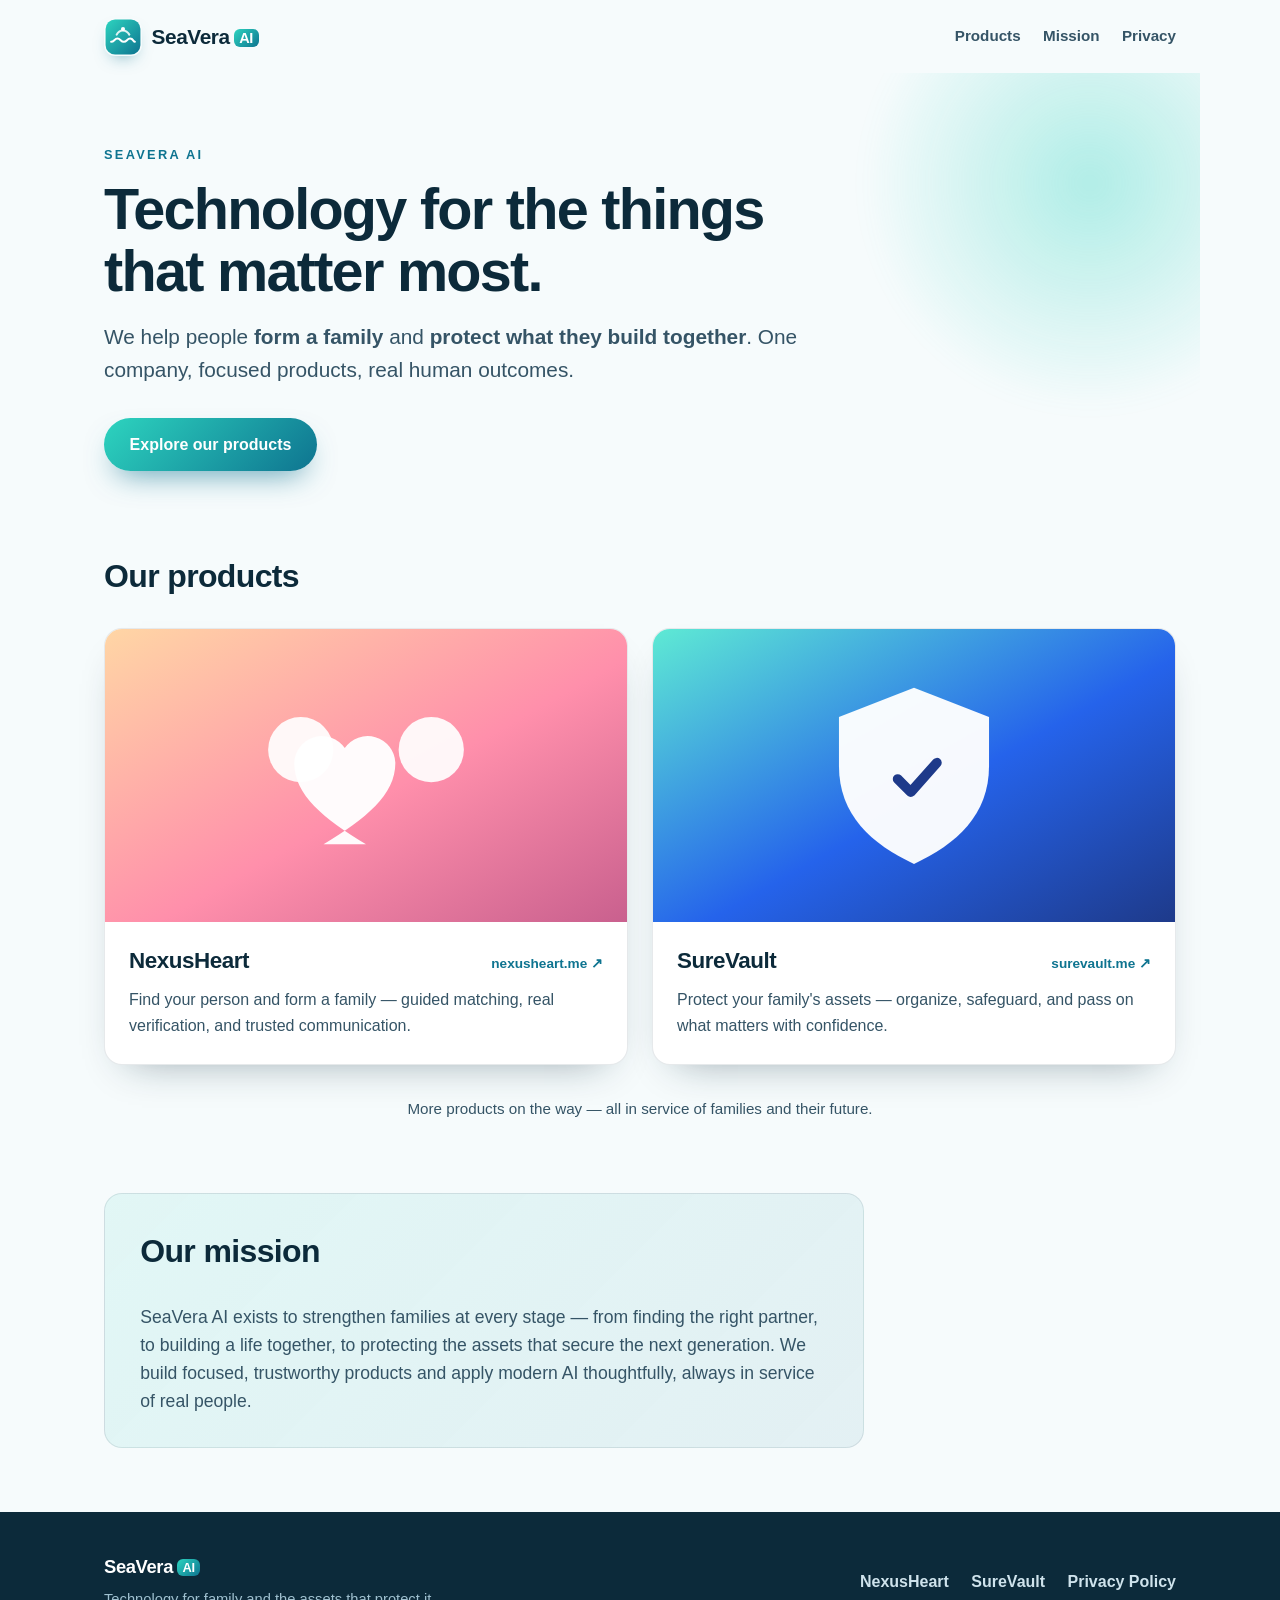
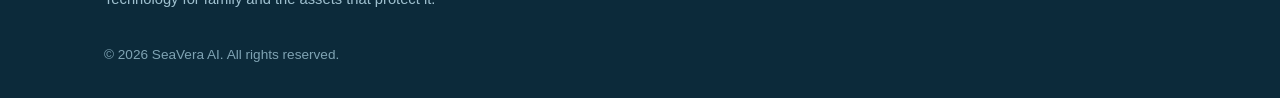
==== index.html @ 9073351d "Initial commit: SeaVera AI company site Static marketing site (HTML/CSS/inline SVG) for SeaVera AI, " ====
<!doctype html>
<html lang="en">
  <head>
    <meta charset="utf-8" />
    <meta name="viewport" content="width=device-width, initial-scale=1" />
    <title>SeaVera AI — Technology for family and the assets that protect it</title>
    <meta
      name="description"
      content="SeaVera AI builds technology for the things that matter most: helping people form a family (NexusHeart) and protecting family assets (SureVault)."
    />
    <meta property="og:title" content="SeaVera AI" />
    <meta
      property="og:description"
      content="Technology for family and the assets that protect it. Makers of NexusHeart and SureVault."
    />
    <meta property="og:type" content="website" />
    <meta name="theme-color" content="#0c2a3a" />
    <link rel="icon" href="/favicon.svg" type="image/svg+xml" />
    <link rel="stylesheet" href="/styles.css" />
  </head>
  <body>
    <header class="site-header">
      <a class="brand" href="/" aria-label="SeaVera AI home">
        <svg class="brand-mark" viewBox="0 0 48 48" aria-hidden="true">
          <defs>
            <linearGradient id="brandGrad" x1="0" y1="0" x2="1" y2="1">
              <stop offset="0" stop-color="#2dd4bf" />
              <stop offset="1" stop-color="#0e7490" />
            </linearGradient>
          </defs>
          <rect x="2" y="2" width="44" height="44" rx="12" fill="url(#brandGrad)" />
          <path
            d="M9 30c4 0 4-4 8-4s4 4 8 4 4-4 8-4 4 4 6 4"
            fill="none"
            stroke="#ffffff"
            stroke-width="2.6"
            stroke-linecap="round"
          />
          <path
            d="M16 21c3.5-7 12-7 16 0"
            fill="none"
            stroke="#ffffff"
            stroke-width="2.6"
            stroke-linecap="round"
            opacity="0.85"
          />
          <circle cx="24" cy="14" r="2.6" fill="#ffffff" />
        </svg>
        <span class="brand-name">SeaVera<span class="brand-ai">AI</span></span>
      </a>
      <nav class="site-nav">
        <a href="#products">Products</a>
        <a href="#mission">Mission</a>
        <a href="/privacy">Privacy</a>
      </nav>
    </header>

    <main>
      <section class="hero">
        <div class="hero-inner">
          <p class="eyebrow">SeaVera AI</p>
          <h1>Technology for the things that matter most.</h1>
          <p class="lede">
            We help people <strong>form a family</strong> and <strong>protect what they build together</strong>.
            One company, focused products, real human outcomes.
          </p>
          <a class="cta" href="#products">Explore our products</a>
        </div>
        <div class="hero-glow" aria-hidden="true"></div>
      </section>

      <section id="products" class="products">
        <h2 class="section-title">Our products</h2>
        <div class="product-grid">
          <a class="product-card" href="https://nexusheart.me" target="_blank" rel="noopener">
            <div class="product-art product-art--heart" aria-hidden="true">
              <svg viewBox="0 0 320 180" preserveAspectRatio="xMidYMid slice">
                <defs>
                  <linearGradient id="heartBg" x1="0" y1="0" x2="1" y2="1">
                    <stop offset="0" stop-color="#ffd6a5" />
                    <stop offset="0.55" stop-color="#ff8fab" />
                    <stop offset="1" stop-color="#c9608e" />
                  </linearGradient>
                </defs>
                <rect width="320" height="180" fill="url(#heartBg)" />
                <circle cx="120" cy="74" r="20" fill="#fff" opacity="0.92" />
                <circle cx="200" cy="74" r="20" fill="#fff" opacity="0.92" />
                <path
                  d="M160 132c-26-16-44-30-44-50a17 17 0 0131-9 17 17 0 0131 9c0 20-18 34-44 50z"
                  fill="#fff"
                  opacity="0.96"
                />
              </svg>
            </div>
            <div class="product-body">
              <div class="product-head">
                <h3>NexusHeart</h3>
                <span class="product-link">nexusheart.me ↗</span>
              </div>
              <p>Find your person and form a family — guided matching, real verification, and trusted communication.</p>
            </div>
          </a>

          <a class="product-card" href="https://surevault.me" target="_blank" rel="noopener">
            <div class="product-art product-art--vault" aria-hidden="true">
              <svg viewBox="0 0 320 180" preserveAspectRatio="xMidYMid slice">
                <defs>
                  <linearGradient id="vaultBg" x1="0" y1="0" x2="1" y2="1">
                    <stop offset="0" stop-color="#5eead4" />
                    <stop offset="0.55" stop-color="#2563eb" />
                    <stop offset="1" stop-color="#1e3a8a" />
                  </linearGradient>
                </defs>
                <rect width="320" height="180" fill="url(#vaultBg)" />
                <path d="M160 36l46 18v30c0 30-20 48-46 60-26-12-46-30-46-60V54z" fill="#fff" opacity="0.96" />
                <path
                  d="M150 92l8 8 16-18"
                  fill="none"
                  stroke="#1e3a8a"
                  stroke-width="6"
                  stroke-linecap="round"
                  stroke-linejoin="round"
                />
              </svg>
            </div>
            <div class="product-body">
              <div class="product-head">
                <h3>SureVault</h3>
                <span class="product-link">surevault.me ↗</span>
              </div>
              <p>Protect your family's assets — organize, safeguard, and pass on what matters with confidence.</p>
            </div>
          </a>
        </div>
        <p class="more-note">More products on the way — all in service of families and their future.</p>
      </section>

      <section id="mission" class="mission">
        <div class="mission-inner">
          <h2 class="section-title">Our mission</h2>
          <p>
            SeaVera AI exists to strengthen families at every stage — from finding the right partner, to building a life
            together, to protecting the assets that secure the next generation. We build focused, trustworthy products
            and apply modern AI thoughtfully, always in service of real people.
          </p>
        </div>
      </section>
    </main>

    <footer class="site-footer">
      <div class="footer-inner">
        <div class="footer-brand">
          <span class="brand-name brand-name--sm">SeaVera<span class="brand-ai">AI</span></span>
          <p class="muted">Technology for family and the assets that protect it.</p>
        </div>
        <nav class="footer-nav">
          <a href="https://nexusheart.me" target="_blank" rel="noopener">NexusHeart</a>
          <a href="https://surevault.me" target="_blank" rel="noopener">SureVault</a>
          <a href="/privacy">Privacy Policy</a>
        </nav>
      </div>
      <p class="copyright">© <span id="year">2026</span> SeaVera AI. All rights reserved.</p>
    </footer>

    <script>
      document.getElementById("year").textContent = String(new Date().getFullYear());
    </script>
  </body>
</html>
---- styles.css ----
:root {
  --ink: #0c2a3a;
  --ink-soft: #355466;
  --teal: #0e7490;
  --teal-bright: #2dd4bf;
  --bg: #f6fbfc;
  --card: #ffffff;
  --border: rgba(12, 42, 58, 0.1);
  --shadow: 0 18px 40px -24px rgba(12, 42, 58, 0.45);
  --radius: 18px;
  --max: 1120px;
}

* {
  box-sizing: border-box;
}

html {
  scroll-behavior: smooth;
}

body {
  margin: 0;
  font-family: -apple-system, BlinkMacSystemFont, "Segoe UI", Roboto, Helvetica, Arial, sans-serif;
  color: var(--ink);
  background: var(--bg);
  line-height: 1.6;
  -webkit-font-smoothing: antialiased;
}

a {
  color: inherit;
  text-decoration: none;
}

/* Header */
.site-header {
  display: flex;
  align-items: center;
  justify-content: space-between;
  gap: 1rem;
  max-width: var(--max);
  margin: 0 auto;
  padding: 1.1rem 1.5rem;
}

.brand {
  display: inline-flex;
  align-items: center;
  gap: 0.6rem;
}

.brand-mark {
  width: 38px;
  height: 38px;
  border-radius: 11px;
  box-shadow: 0 8px 18px -10px rgba(14, 116, 144, 0.8);
}

.brand-name {
  font-size: 1.3rem;
  font-weight: 800;
  letter-spacing: -0.02em;
  color: var(--ink);
}

.brand-name--sm {
  font-size: 1.15rem;
}

.brand-ai {
  margin-left: 0.25rem;
  padding: 0.05rem 0.35rem;
  border-radius: 6px;
  font-size: 0.7em;
  font-weight: 700;
  color: #fff;
  background: linear-gradient(135deg, var(--teal-bright), var(--teal));
  vertical-align: middle;
}

.site-nav {
  display: flex;
  gap: 1.4rem;
  font-weight: 600;
  font-size: 0.95rem;
}

.site-nav a {
  color: var(--ink-soft);
  transition: color 0.15s ease;
}

.site-nav a:hover {
  color: var(--teal);
}

/* Hero */
.hero {
  position: relative;
  max-width: var(--max);
  margin: 0 auto;
  padding: 4.5rem 1.5rem 3rem;
  overflow: hidden;
}

.hero-inner {
  position: relative;
  z-index: 1;
  max-width: 720px;
}

.eyebrow {
  text-transform: uppercase;
  letter-spacing: 0.18em;
  font-size: 0.8rem;
  font-weight: 700;
  color: var(--teal);
  margin: 0 0 0.75rem;
}

.hero h1 {
  font-size: clamp(2.2rem, 5vw, 3.6rem);
  line-height: 1.08;
  letter-spacing: -0.03em;
  margin: 0 0 1.1rem;
}

.lede {
  font-size: clamp(1.05rem, 2.2vw, 1.3rem);
  color: var(--ink-soft);
  margin: 0 0 2rem;
}

.cta {
  display: inline-block;
  padding: 0.85rem 1.6rem;
  border-radius: 999px;
  font-weight: 700;
  color: #fff;
  background: linear-gradient(135deg, var(--teal-bright), var(--teal));
  box-shadow: 0 14px 30px -12px rgba(14, 116, 144, 0.7);
  transition: transform 0.15s ease, box-shadow 0.15s ease;
}

.cta:hover {
  transform: translateY(-2px);
  box-shadow: 0 18px 36px -12px rgba(14, 116, 144, 0.8);
}

.hero-glow {
  position: absolute;
  top: -120px;
  right: -120px;
  width: 460px;
  height: 460px;
  background: radial-gradient(circle, rgba(45, 212, 191, 0.35), rgba(45, 212, 191, 0) 70%);
  filter: blur(10px);
  z-index: 0;
}

/* Sections */
.section-title {
  font-size: clamp(1.5rem, 3vw, 2rem);
  letter-spacing: -0.02em;
  margin: 0 0 1.6rem;
}

/* Products */
.products {
  max-width: var(--max);
  margin: 0 auto;
  padding: 2rem 1.5rem 1rem;
}

.product-grid {
  display: grid;
  grid-template-columns: repeat(2, 1fr);
  gap: 1.5rem;
}

.product-card {
  display: flex;
  flex-direction: column;
  background: var(--card);
  border: 1px solid var(--border);
  border-radius: var(--radius);
  overflow: hidden;
  box-shadow: var(--shadow);
  transition: transform 0.18s ease, box-shadow 0.18s ease;
}

.product-card:hover {
  transform: translateY(-4px);
  box-shadow: 0 28px 50px -26px rgba(12, 42, 58, 0.55);
}

.product-art {
  aspect-ratio: 16 / 9;
  width: 100%;
}

.product-art svg {
  display: block;
  width: 100%;
  height: 100%;
}

.product-body {
  padding: 1.3rem 1.5rem 1.6rem;
}

.product-head {
  display: flex;
  align-items: baseline;
  justify-content: space-between;
  gap: 0.75rem;
  margin-bottom: 0.5rem;
}

.product-head h3 {
  margin: 0;
  font-size: 1.4rem;
  letter-spacing: -0.02em;
}

.product-link {
  font-size: 0.85rem;
  font-weight: 700;
  color: var(--teal);
  white-space: nowrap;
}

.product-body p {
  margin: 0;
  color: var(--ink-soft);
}

.more-note {
  text-align: center;
  color: var(--ink-soft);
  margin: 2rem 0 0;
  font-size: 0.95rem;
}

/* Mission */
.mission {
  max-width: var(--max);
  margin: 0 auto;
  padding: 3.5rem 1.5rem 4rem;
}

.mission-inner {
  max-width: 760px;
  background: linear-gradient(135deg, rgba(45, 212, 191, 0.1), rgba(14, 116, 144, 0.08));
  border: 1px solid var(--border);
  border-radius: var(--radius);
  padding: 2rem 2.2rem;
}

.mission-inner p {
  margin: 0;
  font-size: 1.1rem;
  color: var(--ink-soft);
}

/* Footer */
.site-footer {
  background: var(--ink);
  color: #cfe3ec;
}

.footer-inner {
  display: flex;
  flex-wrap: wrap;
  align-items: center;
  justify-content: space-between;
  gap: 1.5rem;
  max-width: var(--max);
  margin: 0 auto;
  padding: 2.5rem 1.5rem 1.25rem;
}

.footer-brand .brand-name {
  color: #fff;
}

.footer-brand .muted {
  margin: 0.4rem 0 0;
  color: #9fc0cf;
  font-size: 0.92rem;
}

.footer-nav {
  display: flex;
  flex-wrap: wrap;
  gap: 1.4rem;
  font-weight: 600;
}

.footer-nav a {
  color: #cfe3ec;
  transition: color 0.15s ease;
}

.footer-nav a:hover {
  color: var(--teal-bright);
}

.copyright {
  max-width: var(--max);
  margin: 0 auto;
  padding: 0.75rem 1.5rem 2rem;
  font-size: 0.85rem;
  color: #7fa3b3;
}

/* Responsive */
@media (max-width: 720px) {
  .product-grid {
    grid-template-columns: 1fr;
  }
  .site-nav {
    gap: 1rem;
    font-size: 0.9rem;
  }
}

/* Privacy page */
.doc {
  max-width: 760px;
  margin: 0 auto;
  padding: 3rem 1.5rem 4rem;
}

.doc h1 {
  font-size: clamp(1.8rem, 4vw, 2.4rem);
  letter-spacing: -0.02em;
  margin: 0 0 0.5rem;
}

.doc .updated {
  color: var(--ink-soft);
  margin: 0 0 2rem;
}

.doc h2 {
  margin: 2rem 0 0.5rem;
  font-size: 1.25rem;
}

.doc p,
.doc li {
  color: var(--ink-soft);
}

.doc a {
  color: var(--teal);
  font-weight: 600;
}

.back-link {
  display: inline-block;
  margin-bottom: 1.5rem;
  color: var(--teal);
  font-weight: 700;
}
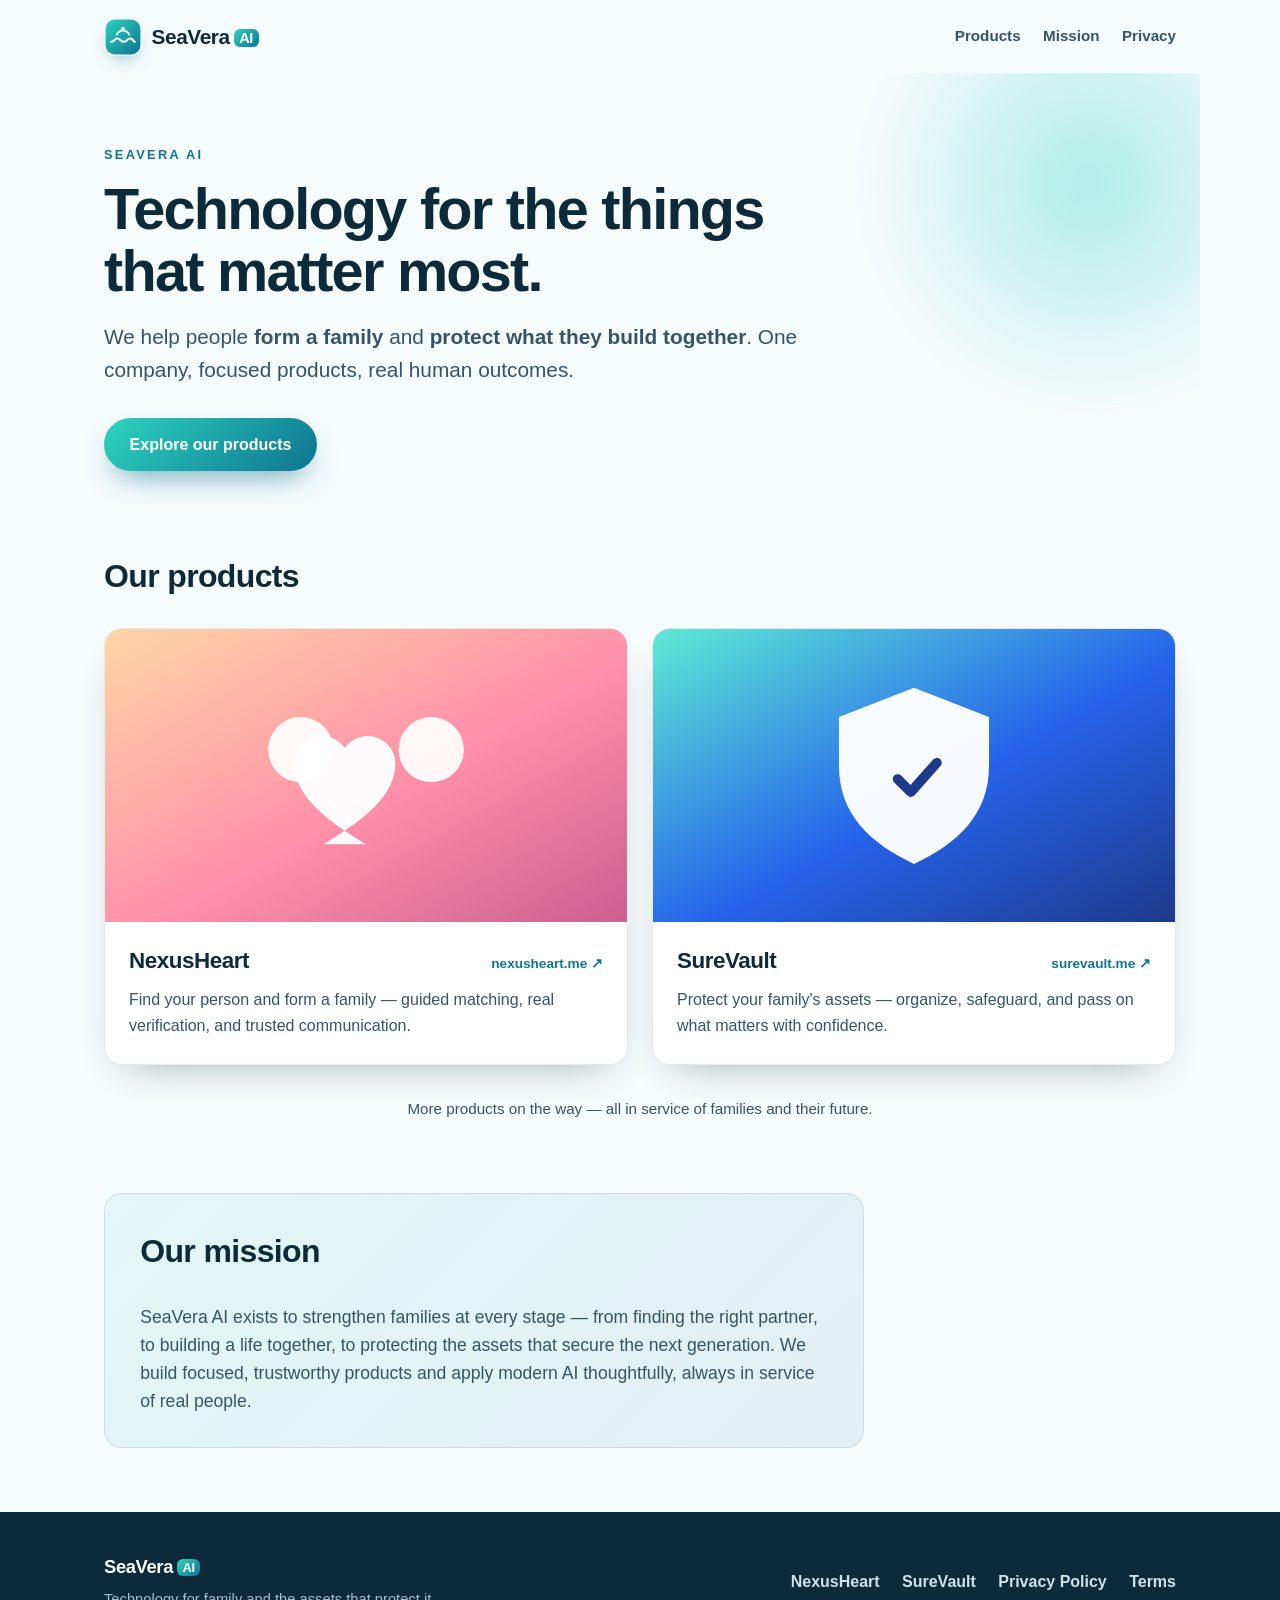
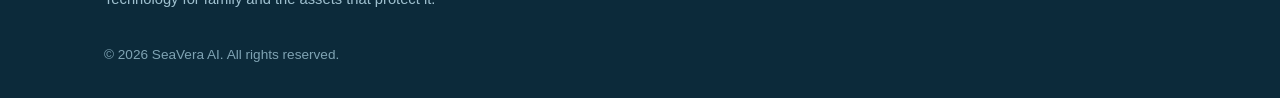
==== commit a4e8f9fb: "Add Terms of Service and User Data Deletion pages for Meta app review Also add transparent-backgroun" ====
--- a/index.html
+++ b/index.html
@@ -157,6 +157,7 @@
           <a href="https://nexusheart.me" target="_blank" rel="noopener">NexusHeart</a>
           <a href="https://surevault.me" target="_blank" rel="noopener">SureVault</a>
           <a href="/privacy">Privacy Policy</a>
+          <a href="/terms">Terms</a>
         </nav>
       </div>
       <p class="copyright">© <span id="year">2026</span> SeaVera AI. All rights reserved.</p>
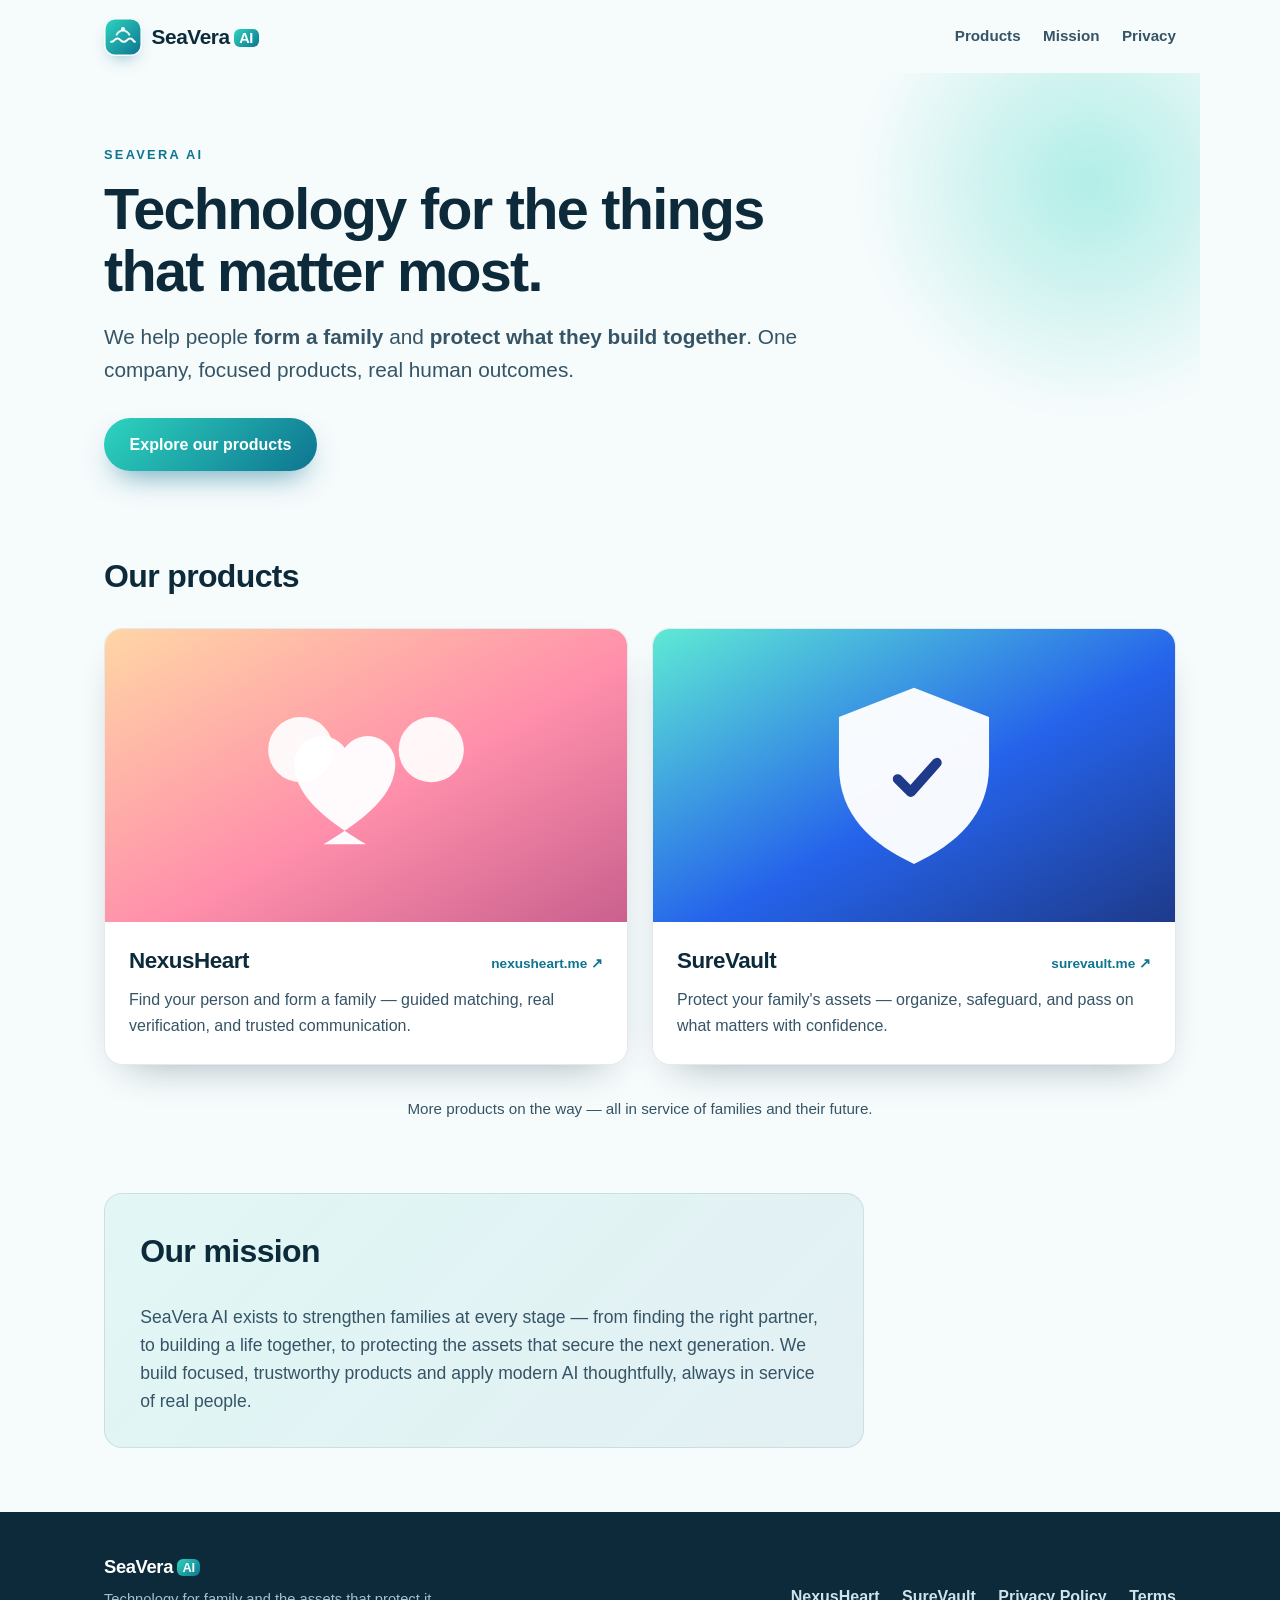
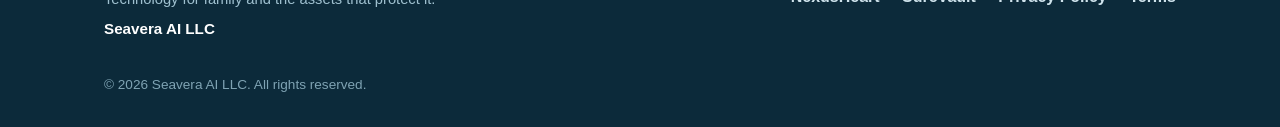
==== commit 95d3074d: "Show the legal name Seavera AI LLC in the site footer. Co-authored-by: Cursor <cursoragent@cursor.co" ====
--- a/index.html
+++ b/index.html
@@ -152,6 +152,7 @@
         <div class="footer-brand">
           <span class="brand-name brand-name--sm">SeaVera<span class="brand-ai">AI</span></span>
           <p class="muted">Technology for family and the assets that protect it.</p>
+          <p class="legal-name">Seavera AI LLC</p>
         </div>
         <nav class="footer-nav">
           <a href="https://nexusheart.me" target="_blank" rel="noopener">NexusHeart</a>
@@ -160,7 +161,7 @@
           <a href="/terms">Terms</a>
         </nav>
       </div>
-      <p class="copyright">© <span id="year">2026</span> SeaVera AI. All rights reserved.</p>
+      <p class="copyright">© <span id="year">2026</span> Seavera AI LLC. All rights reserved.</p>
     </footer>
 
     <script>
--- a/styles.css
+++ b/styles.css
@@ -291,6 +291,13 @@
   font-size: 0.92rem;
 }
 
+.legal-name {
+  margin: 0.35rem 0 0;
+  color: #fff;
+  font-size: 0.95rem;
+  font-weight: 650;
+}
+
 .footer-nav {
   display: flex;
   flex-wrap: wrap;
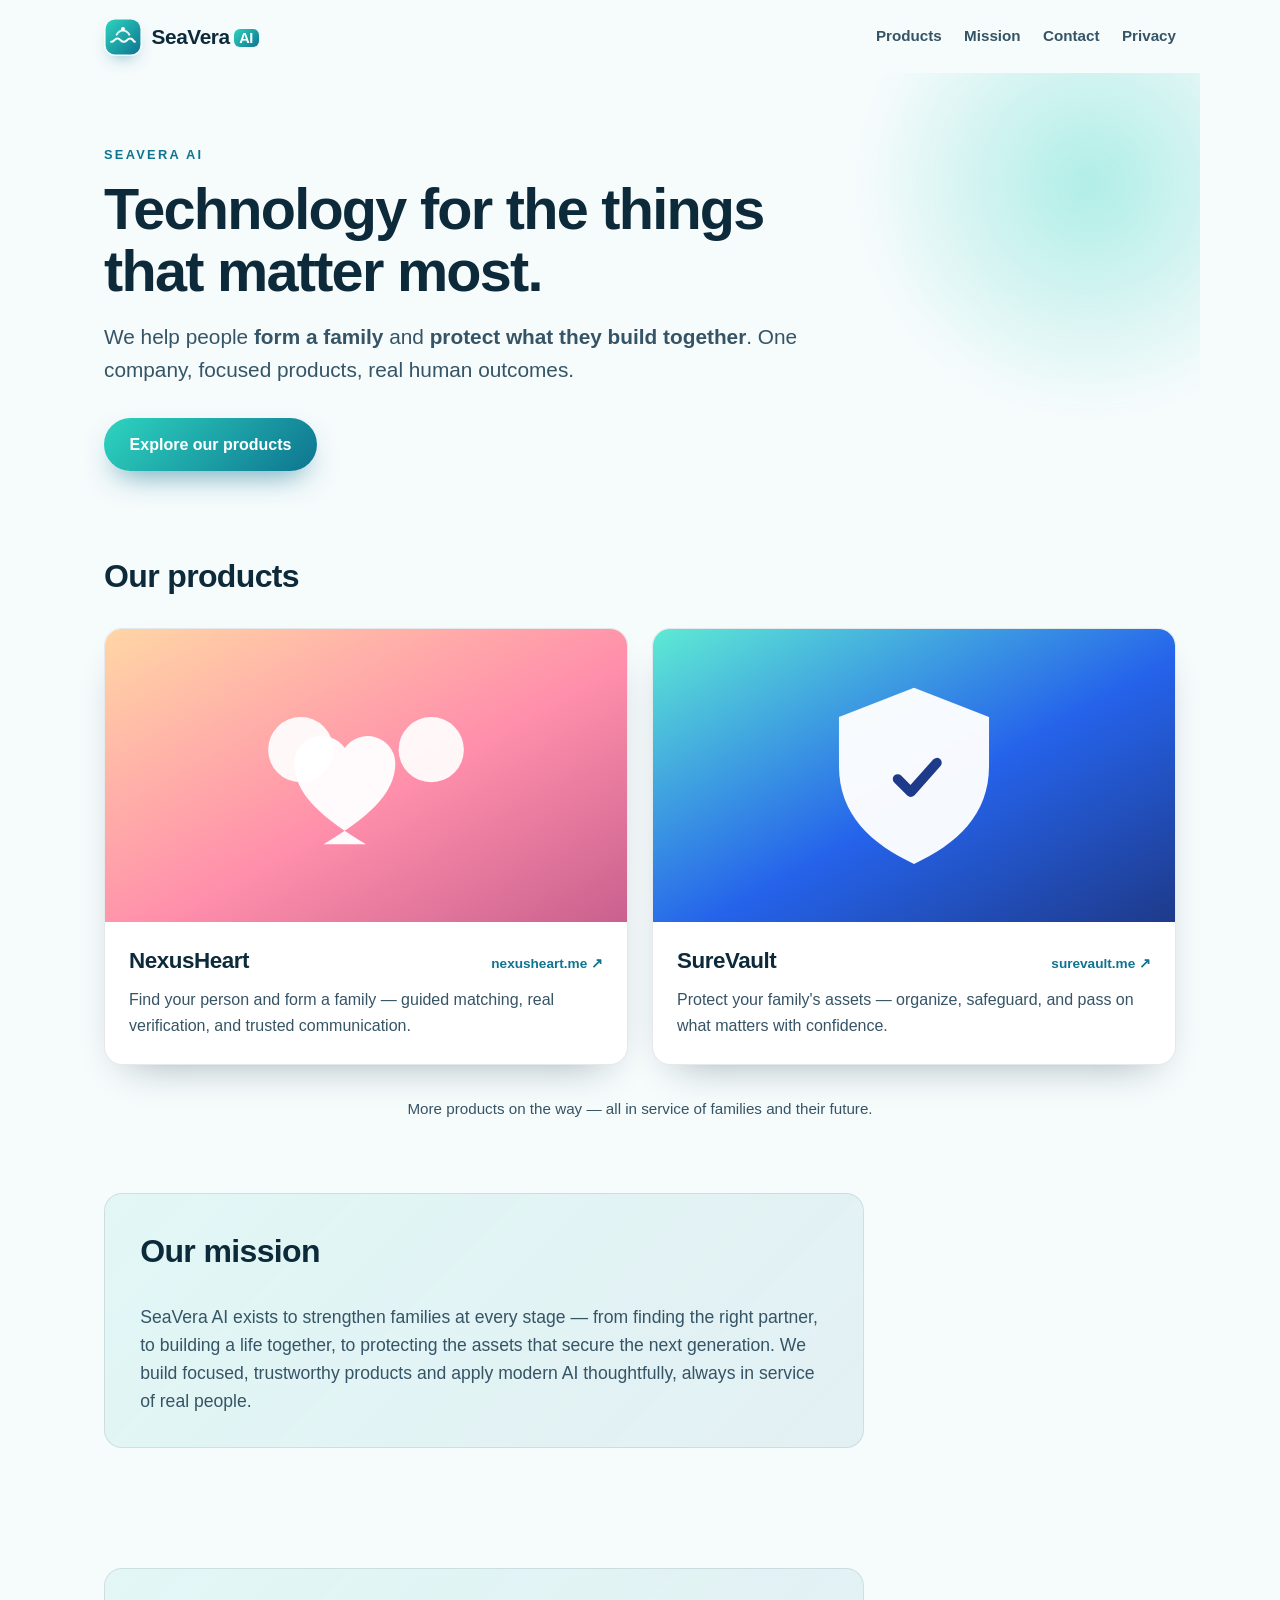
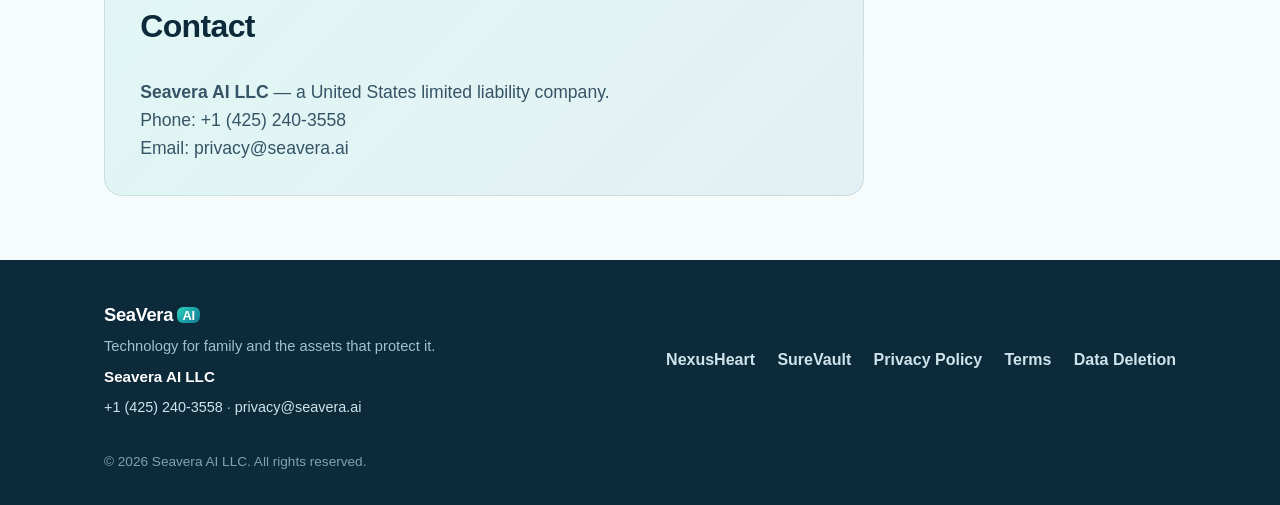
==== commit 76713a81: "Add business phone + Contact section for Meta/processor verification Publishes Seavera AI LLC's phon" ====
--- a/index.html
+++ b/index.html
@@ -51,6 +51,7 @@
       <nav class="site-nav">
         <a href="#products">Products</a>
         <a href="#mission">Mission</a>
+        <a href="#contact">Contact</a>
         <a href="/privacy">Privacy</a>
       </nav>
     </header>
@@ -145,6 +146,17 @@
           </p>
         </div>
       </section>
+
+      <section id="contact" class="mission">
+        <div class="mission-inner">
+          <h2 class="section-title">Contact</h2>
+          <p><strong>Seavera AI LLC</strong> — a United States limited liability company.</p>
+          <p>
+            Phone: <a href="tel:+14252403558">+1 (425) 240-3558</a><br />
+            Email: <a href="mailto:privacy@seavera.ai">privacy@seavera.ai</a>
+          </p>
+        </div>
+      </section>
     </main>
 
     <footer class="site-footer">
@@ -153,12 +165,17 @@
           <span class="brand-name brand-name--sm">SeaVera<span class="brand-ai">AI</span></span>
           <p class="muted">Technology for family and the assets that protect it.</p>
           <p class="legal-name">Seavera AI LLC</p>
+          <p class="legal-contact">
+            <a href="tel:+14252403558">+1 (425) 240-3558</a> ·
+            <a href="mailto:privacy@seavera.ai">privacy@seavera.ai</a>
+          </p>
         </div>
         <nav class="footer-nav">
           <a href="https://nexusheart.me" target="_blank" rel="noopener">NexusHeart</a>
           <a href="https://surevault.me" target="_blank" rel="noopener">SureVault</a>
           <a href="/privacy">Privacy Policy</a>
           <a href="/terms">Terms</a>
+          <a href="/data-deletion">Data Deletion</a>
         </nav>
       </div>
       <p class="copyright">© <span id="year">2026</span> Seavera AI LLC. All rights reserved.</p>
--- a/styles.css
+++ b/styles.css
@@ -298,6 +298,21 @@
   font-weight: 650;
 }
 
+.legal-contact {
+  margin: 0.45rem 0 0;
+  color: #9fc0cf;
+  font-size: 0.9rem;
+}
+
+.legal-contact a {
+  color: #cfe3ec;
+  transition: color 0.15s ease;
+}
+
+.legal-contact a:hover {
+  color: var(--teal-bright);
+}
+
 .footer-nav {
   display: flex;
   flex-wrap: wrap;
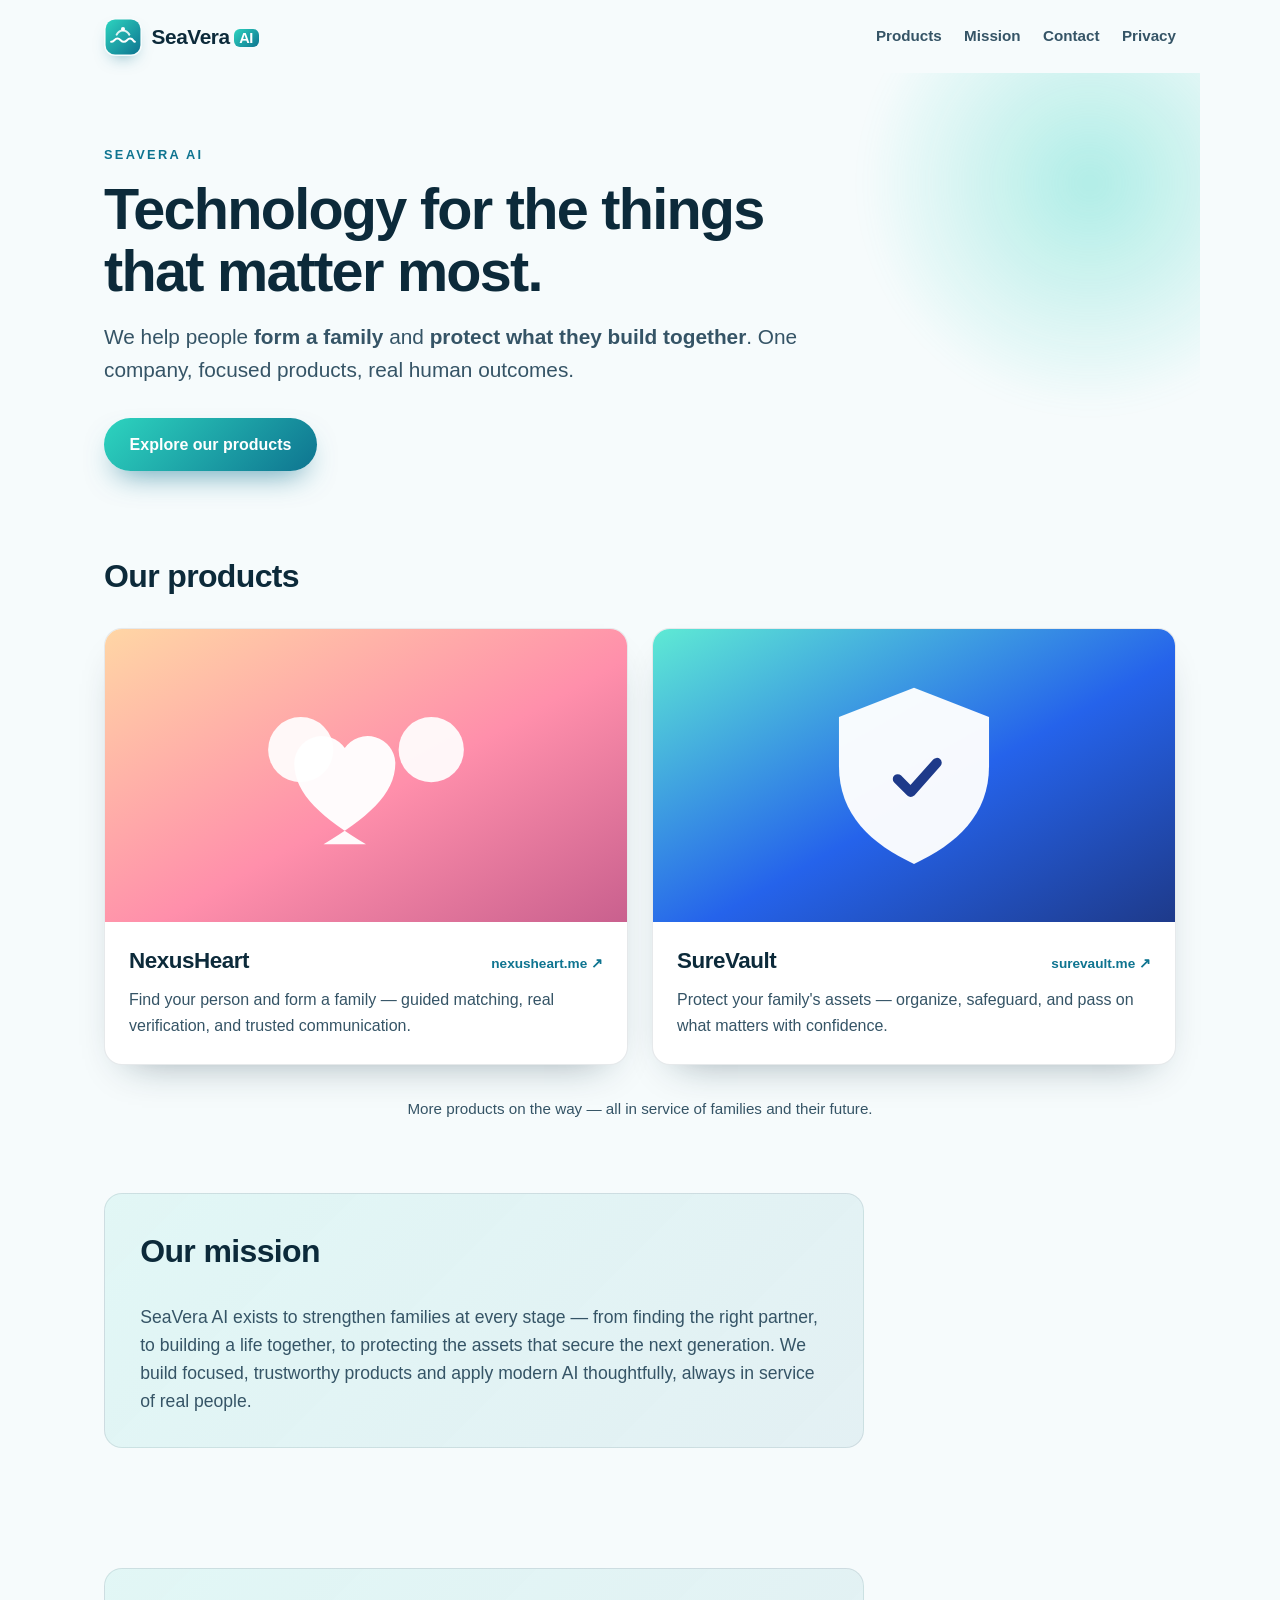
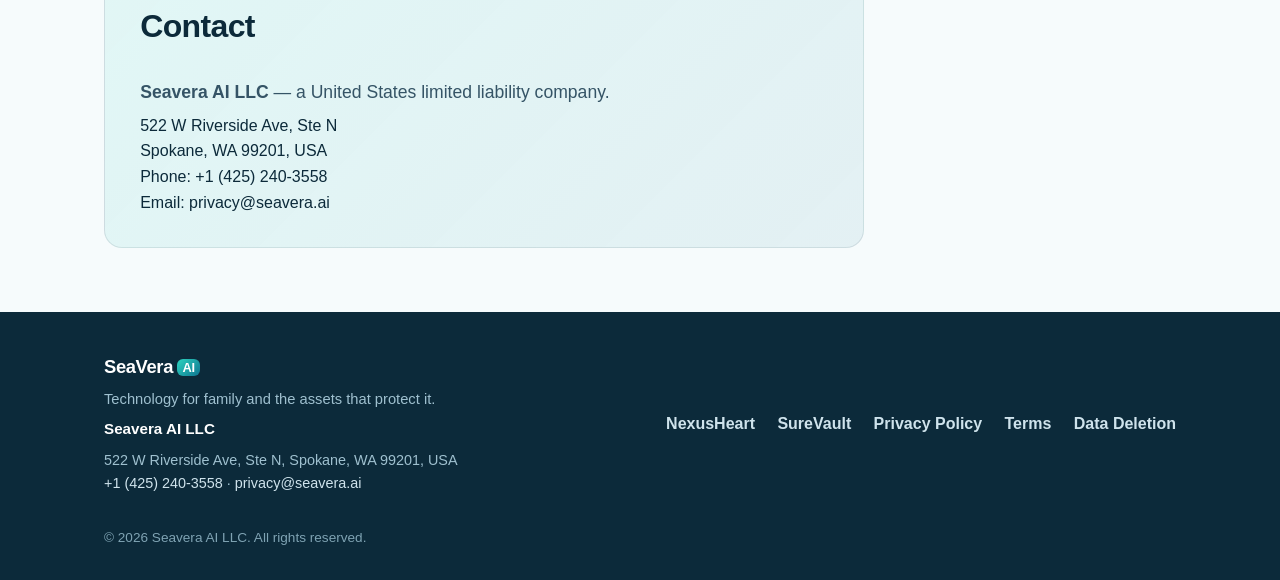
==== commit 4ae406b3: "Add registered business address (Spokane, WA) to Contact and footer Publishes Seavera AI LLC's regis" ====
--- a/index.html
+++ b/index.html
@@ -151,10 +151,12 @@
         <div class="mission-inner">
           <h2 class="section-title">Contact</h2>
           <p><strong>Seavera AI LLC</strong> — a United States limited liability company.</p>
-          <p>
+          <address class="contact-address">
+            522 W Riverside Ave, Ste N<br />
+            Spokane, WA 99201, USA<br />
             Phone: <a href="tel:+14252403558">+1 (425) 240-3558</a><br />
             Email: <a href="mailto:privacy@seavera.ai">privacy@seavera.ai</a>
-          </p>
+          </address>
         </div>
       </section>
     </main>
@@ -166,6 +168,7 @@
           <p class="muted">Technology for family and the assets that protect it.</p>
           <p class="legal-name">Seavera AI LLC</p>
           <p class="legal-contact">
+            522 W Riverside Ave, Ste N, Spokane, WA 99201, USA<br />
             <a href="tel:+14252403558">+1 (425) 240-3558</a> ·
             <a href="mailto:privacy@seavera.ai">privacy@seavera.ai</a>
           </p>
--- a/styles.css
+++ b/styles.css
@@ -298,6 +298,11 @@
   font-weight: 650;
 }
 
+.contact-address {
+  font-style: normal;
+  margin: 0.4rem 0 0;
+}
+
 .legal-contact {
   margin: 0.45rem 0 0;
   color: #9fc0cf;
